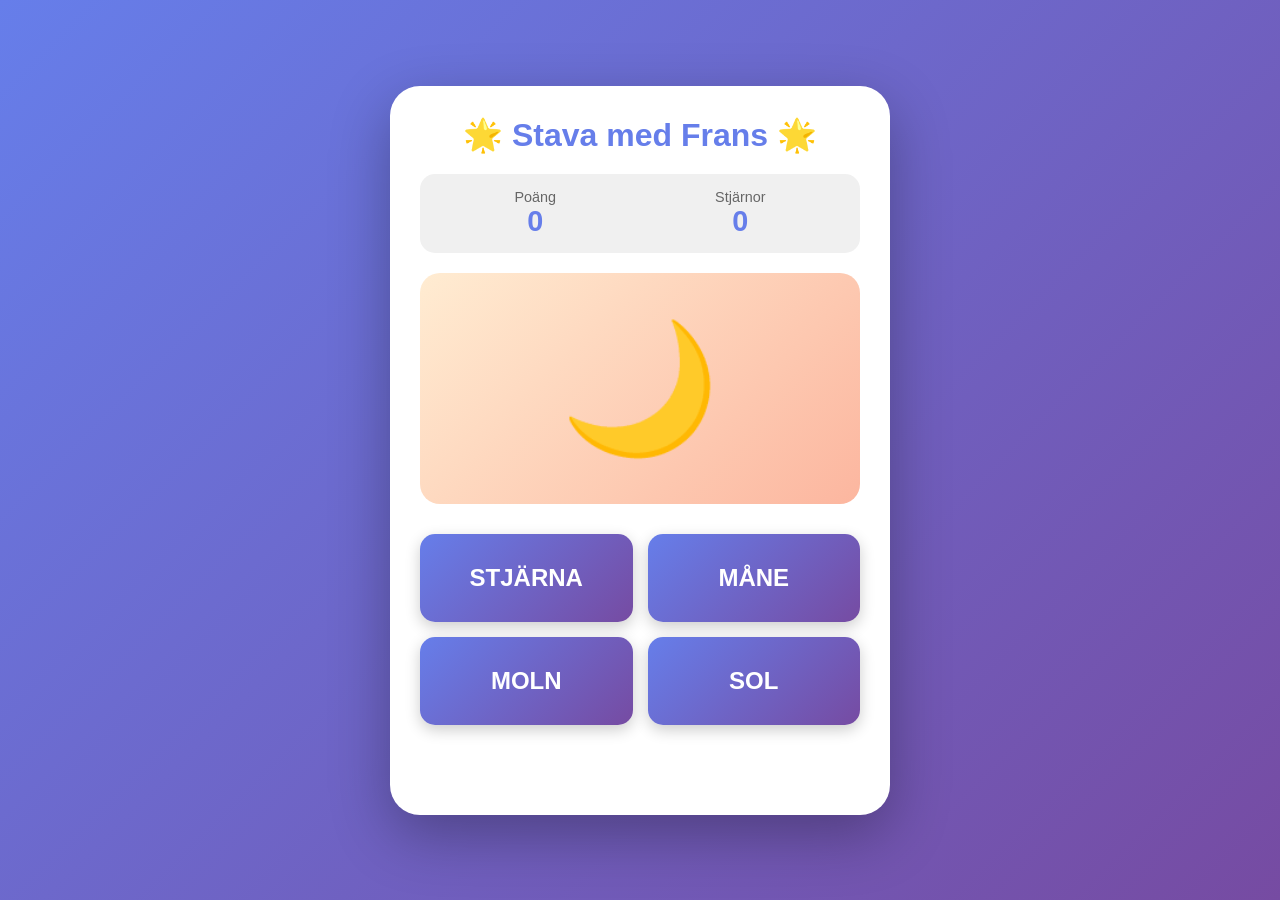
==== index.html @ c8bcdc0d "Fullständig fix av animationsposition - lägg till explicit resets - Lagt till animation: none !impor" ====
<!DOCTYPE html>
<html lang="sv">
<head>
    <meta charset="UTF-8">
    <meta name="viewport" content="width=device-width, initial-scale=1.0">
    <title>Stava med Frans - Lär dig stava!</title>
    <style>
        * {
            margin: 0;
            padding: 0;
            box-sizing: border-box;
        }

        body {
            font-family: Arial, Verdana, sans-serif;
            background: linear-gradient(135deg, #667eea 0%, #764ba2 100%);
            min-height: 100vh;
            display: flex;
            flex-direction: column;
            align-items: center;
            justify-content: center;
            padding: 20px;
        }

        .game-container {
            background: white;
            border-radius: 30px;
            padding: 30px;
            max-width: 500px;
            width: 100%;
            box-shadow: 0 20px 60px rgba(0, 0, 0, 0.3);
        }

        h1 {
            text-align: center;
            color: #667eea;
            margin-bottom: 20px;
            font-size: 2em;
        }

        .score-board {
            display: flex;
            justify-content: space-around;
            margin-bottom: 20px;
            padding: 15px;
            background: #f0f0f0;
            border-radius: 15px;
        }

        .score-item {
            text-align: center;
        }

        .score-label {
            font-size: 0.9em;
            color: #666;
        }

        .score-value {
            font-size: 1.8em;
            font-weight: bold;
            color: #667eea;
        }

        .image-container {
            background: linear-gradient(135deg, #ffecd2 0%, #fcb69f 100%);
            border-radius: 20px;
            padding: 40px;
            text-align: center;
            margin-bottom: 30px;
            min-height: 200px;
            display: flex;
            align-items: center;
            justify-content: center;
        }

        .image-emoji {
            font-size: 8em;
            animation: bounce 1s ease-in-out;
        }

        @keyframes bounce {
            0%, 100% { transform: translateY(0); }
            50% { transform: translateY(-20px); }
        }

        .options-container {
            display: grid;
            grid-template-columns: 1fr 1fr;
            gap: 15px;
            margin-bottom: 20px;
        }

        .option-button {
            background: linear-gradient(135deg, #667eea 0%, #764ba2 100%);
            color: white;
            border: none;
            border-radius: 15px;
            padding: 30px 20px;
            font-size: 1.5em;
            font-weight: bold;
            cursor: pointer;
            transition: all 0.3s ease;
            font-family: Arial, Verdana, sans-serif;
            box-shadow: 0 5px 15px rgba(0, 0, 0, 0.2);
            text-transform: uppercase;
            transform: translateY(0);
        }

        .option-button:hover:not(.disabled):not(.correct):not(.wrong) {
            transform: translateY(-5px);
            box-shadow: 0 8px 20px rgba(0, 0, 0, 0.3);
        }

        .option-button:active:not(.disabled):not(.correct):not(.wrong) {
            transform: translateY(-2px);
        }

        .option-button.correct {
            background: linear-gradient(135deg, #56ab2f 0%, #a8e063 100%);
            animation: pulse 0.5s ease-in-out;
        }

        .option-button.wrong {
            background: linear-gradient(135deg, #eb3349 0%, #f45c43 100%);
            animation: shake 0.5s ease-in-out;
        }

        @keyframes pulse {
            0%, 100% { transform: scale(1) translateY(0); }
            50% { transform: scale(1.1) translateY(0); }
        }

        @keyframes shake {
            0%, 100% { transform: translateX(0) translateY(0); }
            25% { transform: translateX(-10px) translateY(0); }
            75% { transform: translateX(10px) translateY(0); }
        }

        .feedback {
            text-align: center;
            font-size: 1.5em;
            font-weight: bold;
            min-height: 40px;
            margin-top: 20px;
        }

        .feedback.correct {
            color: #56ab2f;
        }

        .feedback.wrong {
            color: #eb3349;
        }

        .option-button.disabled {
            opacity: 0.5;
            cursor: not-allowed;
            pointer-events: none;
            transform: translateY(0) !important;
            animation: none !important;
        }

        @media (max-width: 480px) {
            .game-container {
                padding: 20px;
            }

            h1 {
                font-size: 1.5em;
            }

            .image-emoji {
                font-size: 6em;
            }

            .option-button {
                padding: 20px 10px;
                font-size: 1.2em;
            }
        }
    </style>
</head>
<body>
    <div class="game-container">
        <h1>🌟 Stava med Frans 🌟</h1>

        <div class="score-board">
            <div class="score-item">
                <div class="score-label">Poäng</div>
                <div class="score-value" id="score">0</div>
            </div>
            <div class="score-item">
                <div class="score-label">Stjärnor</div>
                <div class="score-value" id="stars">0</div>
            </div>
        </div>

        <div class="image-container">
            <div class="image-emoji" id="image">🚗</div>
        </div>

        <div class="options-container" id="options">
            <!-- Options will be inserted here by JavaScript -->
        </div>

        <div class="feedback" id="feedback"></div>
    </div>

    <script>
        const words = [
            { word: 'bil', emoji: '🚗', distractors: ['båt', 'buss', 'cykel'] },
            { word: 'hund', emoji: '🐕', distractors: ['katt', 'bil', 'båt'] },
            { word: 'katt', emoji: '🐱', distractors: ['hund', 'mus', 'fisk'] },
            { word: 'sol', emoji: '☀️', distractors: ['måne', 'stjärna', 'moln'] },
            { word: 'båt', emoji: '⛵', distractors: ['bil', 'tåg', 'plan'] },
            { word: 'boll', emoji: '⚽', distractors: ['kub', 'ring', 'stjärna'] },
            { word: 'äpple', emoji: '🍎', distractors: ['banan', 'päron', 'apelsin'] },
            { word: 'hus', emoji: '🏠', distractors: ['träd', 'bil', 'båt'] },
            { word: 'träd', emoji: '🌳', distractors: ['blomma', 'gräs', 'buske'] },
            { word: 'fisk', emoji: '🐟', distractors: ['haj', 'val', 'krabba'] },
            { word: 'bok', emoji: '📖', distractors: ['penna', 'sudd', 'linjal'] },
            { word: 'fågel', emoji: '🐦', distractors: ['katt', 'hund', 'mus'] },
            { word: 'blomma', emoji: '🌸', distractors: ['träd', 'gräs', 'buske'] },
            { word: 'glass', emoji: '🍦', distractors: ['kaka', 'godis', 'choklad'] },
            { word: 'mus', emoji: '🐭', distractors: ['katt', 'hund', 'fågel'] },
            { word: 'ko', emoji: '🐮', distractors: ['häst', 'får', 'gris'] },
            { word: 'get', emoji: '🐐', distractors: ['ko', 'häst', 'får'] },
            { word: 'bröd', emoji: '🍞', distractors: ['smör', 'ost', 'skinka'] },
            { word: 'ost', emoji: '🧀', distractors: ['bröd', 'smör', 'mjölk'] },
            { word: 'penna', emoji: '✏️', distractors: ['sudd', 'linjal', 'bok'] },
            { word: 'buss', emoji: '🚌', distractors: ['bil', 'tåg', 'båt'] },
            { word: 'cykel', emoji: '🚲', distractors: ['bil', 'buss', 'tåg'] },
            { word: 'banan', emoji: '🍌', distractors: ['äpple', 'päron', 'apelsin'] },
            { word: 'pizza', emoji: '🍕', distractors: ['hamburgare', 'korv', 'pasta'] },
            { word: 'måne', emoji: '🌙', distractors: ['sol', 'stjärna', 'moln'] }
        ];

        let currentWord;
        let score = 0;
        let stars = 0;
        let attempts = 0;

        function shuffle(array) {
            const newArray = [...array];
            for (let i = newArray.length - 1; i > 0; i--) {
                const j = Math.floor(Math.random() * (i + 1));
                [newArray[i], newArray[j]] = [newArray[j], newArray[i]];
            }
            return newArray;
        }

        function newRound() {
            attempts = 0;
            currentWord = words[Math.floor(Math.random() * words.length)];

            document.getElementById('image').textContent = currentWord.emoji;
            document.getElementById('feedback').textContent = '';
            document.getElementById('feedback').className = 'feedback';

            const options = shuffle([currentWord.word, ...currentWord.distractors]);
            const optionsContainer = document.getElementById('options');

            // Force a complete reset by clearing and forcing reflow
            optionsContainer.innerHTML = '';
            void optionsContainer.offsetHeight; // Force reflow

            options.forEach(option => {
                const button = document.createElement('button');
                button.className = 'option-button';
                button.textContent = option;
                button.onclick = () => checkAnswer(option, button);
                // Explicitly set initial transform to ensure clean state
                button.style.transform = 'translateY(0)';
                optionsContainer.appendChild(button);
            });
        }

        function checkAnswer(selectedWord, button) {
            attempts += 1;

            if (selectedWord === currentWord.word) {
                const allButtons = document.querySelectorAll('.option-button');

                button.classList.add('correct');

                // Calculate points based on attempts: 10, 5, 2, 1
                let points = 0;
                if (attempts === 1) {
                    points = 10;
                    stars += 1; // Get a star for getting it right on first try!
                } else if (attempts === 2) {
                    points = 5;
                } else if (attempts === 3) {
                    points = 2;
                } else {
                    points = 1;
                }

                score += points;

                document.getElementById('feedback').textContent = '🎉 Rätt! +' + points + ' poäng!';
                document.getElementById('feedback').className = 'feedback correct';

                // Highlight correct answer
                allButtons.forEach(btn => {
                    if (btn.textContent.toLowerCase() === currentWord.word) {
                        btn.classList.add('correct');
                    }
                    btn.classList.add('disabled');
                    // Force reset transform and animation
                    btn.style.transform = 'translateY(0)';
                    btn.style.animation = 'none';
                });

                document.getElementById('score').textContent = score;
                document.getElementById('stars').textContent = stars;

                // Automatically load next word after 2 seconds
                setTimeout(() => {
                    newRound();
                }, 2000);
            } else {
                button.classList.add('wrong');
                button.classList.add('disabled');
                // Force reset transform and animation
                button.style.transform = 'translateY(0)';
                button.style.animation = 'none';

                if (attempts === 1) {
                    document.getElementById('feedback').textContent = '❌ Försök igen!';
                } else {
                    document.getElementById('feedback').textContent = '❌ Försök igen!';
                }
                document.getElementById('feedback').className = 'feedback wrong';
            }
        }

        // Start the game
        newRound();
    </script>
</body>
</html>
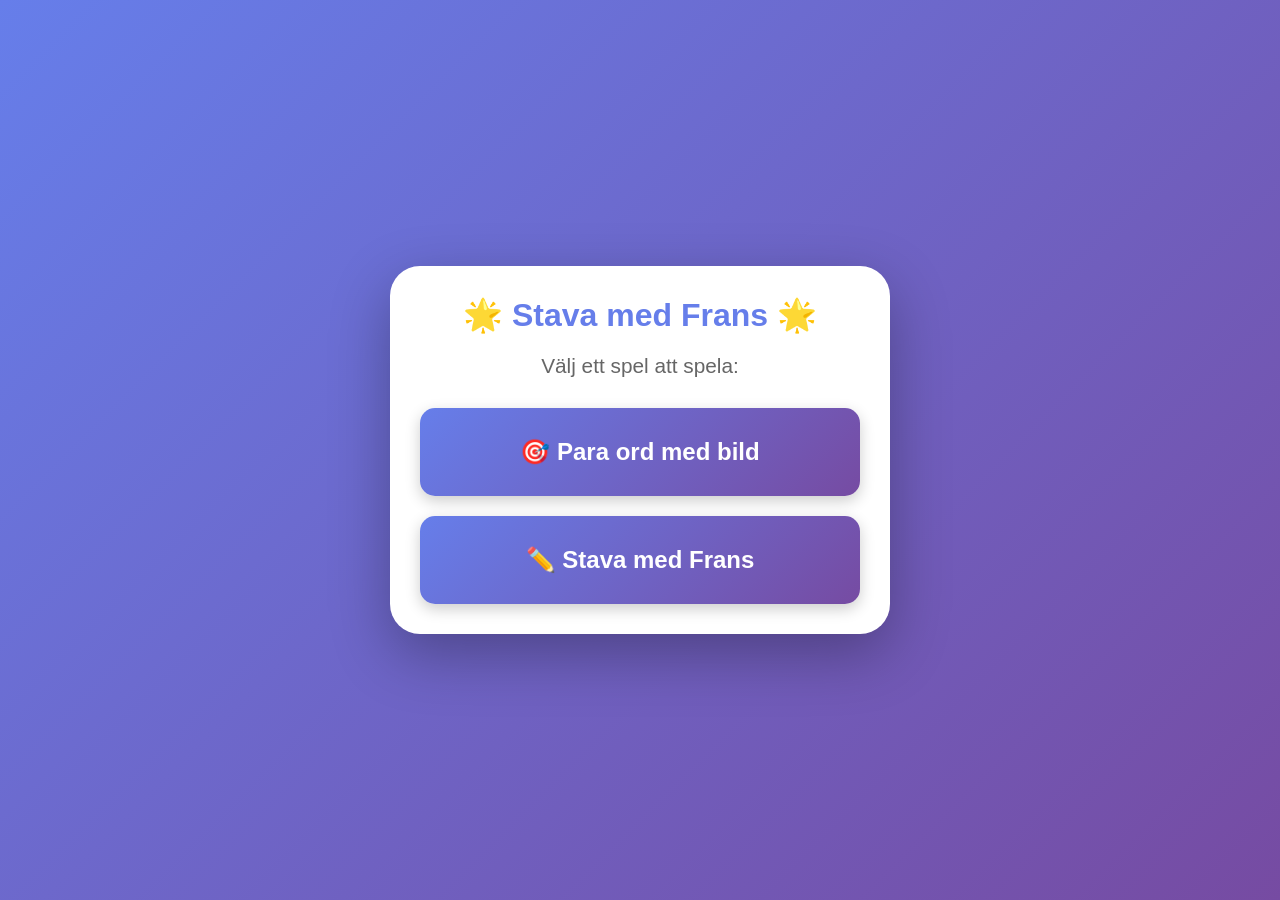
==== commit e46af7f6: "Lägg till spelmeny och nytt spelläge "Stava med Frans" - Skapat huvudmeny för att välja mellan två s" ====
--- a/index.html
+++ b/index.html
@@ -38,6 +38,69 @@
             font-size: 2em;
         }
 
+        .hidden {
+            display: none !important;
+        }
+
+        /* Menu Styles */
+        .menu-container {
+            text-align: center;
+        }
+
+        .menu-title {
+            font-size: 1.3em;
+            color: #666;
+            margin-bottom: 30px;
+        }
+
+        .menu-buttons {
+            display: flex;
+            flex-direction: column;
+            gap: 20px;
+        }
+
+        .menu-button {
+            background: linear-gradient(135deg, #667eea 0%, #764ba2 100%);
+            color: white;
+            border: none;
+            border-radius: 15px;
+            padding: 30px 20px;
+            font-size: 1.5em;
+            font-weight: bold;
+            cursor: pointer;
+            transition: all 0.3s ease;
+            font-family: Arial, Verdana, sans-serif;
+            box-shadow: 0 5px 15px rgba(0, 0, 0, 0.2);
+            transform: translateY(0);
+        }
+
+        .menu-button:hover {
+            transform: translateY(-5px);
+            box-shadow: 0 8px 20px rgba(0, 0, 0, 0.3);
+        }
+
+        .menu-button:active {
+            transform: translateY(-2px);
+        }
+
+        /* Back Button */
+        .back-button {
+            background: #888;
+            color: white;
+            border: none;
+            border-radius: 10px;
+            padding: 10px 20px;
+            font-size: 1em;
+            cursor: pointer;
+            margin-bottom: 20px;
+            transition: all 0.3s ease;
+        }
+
+        .back-button:hover {
+            background: #666;
+        }
+
+        /* Common Game Styles */
         .score-board {
             display: flex;
             justify-content: space-around;
@@ -84,6 +147,7 @@
             50% { transform: translateY(-20px); }
         }
 
+        /* Match Words Game Styles */
         .options-container {
             display: grid;
             grid-template-columns: 1fr 1fr;
@@ -137,6 +201,86 @@
             75% { transform: translateX(10px) translateY(0); }
         }
 
+        .option-button.disabled {
+            opacity: 0.5;
+            cursor: not-allowed;
+            pointer-events: none;
+            transform: translateY(0) !important;
+            animation: none !important;
+        }
+
+        /* Spell With Frans Game Styles */
+        .word-display {
+            display: flex;
+            justify-content: center;
+            gap: 10px;
+            margin-bottom: 30px;
+            min-height: 60px;
+            align-items: center;
+        }
+
+        .letter-slot {
+            width: 40px;
+            height: 50px;
+            border-bottom: 3px solid #667eea;
+            display: flex;
+            align-items: center;
+            justify-content: center;
+            font-size: 2em;
+            font-weight: bold;
+            color: #667eea;
+        }
+
+        .letter-buttons {
+            display: grid;
+            grid-template-columns: 1fr 1fr;
+            gap: 15px;
+            margin-bottom: 20px;
+        }
+
+        .letter-button {
+            background: linear-gradient(135deg, #667eea 0%, #764ba2 100%);
+            color: white;
+            border: none;
+            border-radius: 15px;
+            padding: 30px 20px;
+            font-size: 2em;
+            font-weight: bold;
+            cursor: pointer;
+            transition: all 0.3s ease;
+            font-family: Arial, Verdana, sans-serif;
+            box-shadow: 0 5px 15px rgba(0, 0, 0, 0.2);
+            text-transform: uppercase;
+            transform: translateY(0);
+        }
+
+        .letter-button:hover:not(.disabled):not(.correct):not(.wrong) {
+            transform: translateY(-5px);
+            box-shadow: 0 8px 20px rgba(0, 0, 0, 0.3);
+        }
+
+        .letter-button:active:not(.disabled):not(.correct):not(.wrong) {
+            transform: translateY(-2px);
+        }
+
+        .letter-button.correct {
+            background: linear-gradient(135deg, #56ab2f 0%, #a8e063 100%);
+            animation: pulse 0.5s ease-in-out;
+        }
+
+        .letter-button.wrong {
+            background: linear-gradient(135deg, #eb3349 0%, #f45c43 100%);
+            animation: shake 0.5s ease-in-out;
+        }
+
+        .letter-button.disabled {
+            opacity: 0.5;
+            cursor: not-allowed;
+            pointer-events: none;
+            transform: translateY(0) !important;
+            animation: none !important;
+        }
+
         .feedback {
             text-align: center;
             font-size: 1.5em;
@@ -153,14 +297,6 @@
             color: #eb3349;
         }
 
-        .option-button.disabled {
-            opacity: 0.5;
-            cursor: not-allowed;
-            pointer-events: none;
-            transform: translateY(0) !important;
-            animation: none !important;
-        }
-
         @media (max-width: 480px) {
             .game-container {
                 padding: 20px;
@@ -174,9 +310,20 @@
                 font-size: 6em;
             }
 
-            .option-button {
+            .option-button, .letter-button {
                 padding: 20px 10px;
                 font-size: 1.2em;
+            }
+
+            .menu-button {
+                font-size: 1.2em;
+                padding: 25px 15px;
+            }
+
+            .letter-slot {
+                width: 30px;
+                height: 40px;
+                font-size: 1.5em;
             }
         }
     </style>
@@ -185,26 +332,74 @@
     <div class="game-container">
         <h1>🌟 Stava med Frans 🌟</h1>
 
-        <div class="score-board">
-            <div class="score-item">
-                <div class="score-label">Poäng</div>
-                <div class="score-value" id="score">0</div>
-            </div>
-            <div class="score-item">
-                <div class="score-label">Stjärnor</div>
-                <div class="score-value" id="stars">0</div>
+        <!-- Main Menu -->
+        <div id="menu" class="menu-container">
+            <p class="menu-title">Välj ett spel att spela:</p>
+            <div class="menu-buttons">
+                <button class="menu-button" onclick="startGame('match-words')">
+                    🎯 Para ord med bild
+                </button>
+                <button class="menu-button" onclick="startGame('spell-with-frans')">
+                    ✏️ Stava med Frans
+                </button>
             </div>
         </div>
 
-        <div class="image-container">
-            <div class="image-emoji" id="image">🚗</div>
+        <!-- Match Words Game (Original Game) -->
+        <div id="match-words-game" class="hidden">
+            <button class="back-button" onclick="showMenu()">⬅️ Tillbaka till meny</button>
+
+            <div class="score-board">
+                <div class="score-item">
+                    <div class="score-label">Poäng</div>
+                    <div class="score-value" id="match-score">0</div>
+                </div>
+                <div class="score-item">
+                    <div class="score-label">Stjärnor</div>
+                    <div class="score-value" id="match-stars">0</div>
+                </div>
+            </div>
+
+            <div class="image-container">
+                <div class="image-emoji" id="match-image">🚗</div>
+            </div>
+
+            <div class="options-container" id="match-options">
+                <!-- Options will be inserted here by JavaScript -->
+            </div>
+
+            <div class="feedback" id="match-feedback"></div>
         </div>
 
-        <div class="options-container" id="options">
-            <!-- Options will be inserted here by JavaScript -->
+        <!-- Spell With Frans Game (New Game) -->
+        <div id="spell-game" class="hidden">
+            <button class="back-button" onclick="showMenu()">⬅️ Tillbaka till meny</button>
+
+            <div class="score-board">
+                <div class="score-item">
+                    <div class="score-label">Poäng</div>
+                    <div class="score-value" id="spell-score">0</div>
+                </div>
+                <div class="score-item">
+                    <div class="score-label">Stjärnor</div>
+                    <div class="score-value" id="spell-stars">0</div>
+                </div>
+            </div>
+
+            <div class="image-container">
+                <div class="image-emoji" id="spell-image">🚗</div>
+            </div>
+
+            <div class="word-display" id="word-display">
+                <!-- Letter slots will be inserted here -->
+            </div>
+
+            <div class="letter-buttons" id="letter-buttons">
+                <!-- Letter buttons will be inserted here by JavaScript -->
+            </div>
+
+            <div class="feedback" id="spell-feedback"></div>
         </div>
-
-        <div class="feedback" id="feedback"></div>
     </div>
 
     <script>
@@ -236,11 +431,24 @@
             { word: 'måne', emoji: '🌙', distractors: ['sol', 'stjärna', 'moln'] }
         ];
 
-        let currentWord;
-        let score = 0;
-        let stars = 0;
-        let attempts = 0;
-
+        // Game state
+        let currentGameMode = 'menu';
+
+        // Match Words Game state
+        let matchCurrentWord;
+        let matchScore = 0;
+        let matchStars = 0;
+        let matchAttempts = 0;
+
+        // Spell With Frans Game state
+        let spellCurrentWord;
+        let spellScore = 0;
+        let spellStars = 0;
+        let spellCurrentLetterIndex = 0;
+        let spellGuessedLetters = [];
+        let spellAttempts = 0;
+
+        // Utility function
         function shuffle(array) {
             const newArray = [...array];
             for (let i = newArray.length - 1; i > 0; i--) {
@@ -250,94 +458,241 @@
             return newArray;
         }
 
-        function newRound() {
-            attempts = 0;
-            currentWord = words[Math.floor(Math.random() * words.length)];
-
-            document.getElementById('image').textContent = currentWord.emoji;
-            document.getElementById('feedback').textContent = '';
-            document.getElementById('feedback').className = 'feedback';
-
-            const options = shuffle([currentWord.word, ...currentWord.distractors]);
-            const optionsContainer = document.getElementById('options');
-
-            // Force a complete reset by clearing and forcing reflow
+        // Menu functions
+        function showMenu() {
+            document.getElementById('menu').classList.remove('hidden');
+            document.getElementById('match-words-game').classList.add('hidden');
+            document.getElementById('spell-game').classList.add('hidden');
+            currentGameMode = 'menu';
+        }
+
+        function startGame(gameMode) {
+            currentGameMode = gameMode;
+            document.getElementById('menu').classList.add('hidden');
+
+            if (gameMode === 'match-words') {
+                document.getElementById('match-words-game').classList.remove('hidden');
+                matchScore = 0;
+                matchStars = 0;
+                document.getElementById('match-score').textContent = matchScore;
+                document.getElementById('match-stars').textContent = matchStars;
+                newMatchRound();
+            } else if (gameMode === 'spell-with-frans') {
+                document.getElementById('spell-game').classList.remove('hidden');
+                spellScore = 0;
+                spellStars = 0;
+                document.getElementById('spell-score').textContent = spellScore;
+                document.getElementById('spell-stars').textContent = spellStars;
+                newSpellRound();
+            }
+        }
+
+        // ===== MATCH WORDS GAME (Original Game) =====
+        function newMatchRound() {
+            matchAttempts = 0;
+            matchCurrentWord = words[Math.floor(Math.random() * words.length)];
+
+            document.getElementById('match-image').textContent = matchCurrentWord.emoji;
+            document.getElementById('match-feedback').textContent = '';
+            document.getElementById('match-feedback').className = 'feedback';
+
+            const options = shuffle([matchCurrentWord.word, ...matchCurrentWord.distractors]);
+            const optionsContainer = document.getElementById('match-options');
+
             optionsContainer.innerHTML = '';
-            void optionsContainer.offsetHeight; // Force reflow
+            void optionsContainer.offsetHeight;
 
             options.forEach(option => {
                 const button = document.createElement('button');
                 button.className = 'option-button';
                 button.textContent = option;
-                button.onclick = () => checkAnswer(option, button);
-                // Explicitly set initial transform to ensure clean state
+                button.onclick = () => checkMatchAnswer(option, button);
                 button.style.transform = 'translateY(0)';
                 optionsContainer.appendChild(button);
             });
         }
 
-        function checkAnswer(selectedWord, button) {
-            attempts += 1;
-
-            if (selectedWord === currentWord.word) {
+        function checkMatchAnswer(selectedWord, button) {
+            matchAttempts += 1;
+
+            if (selectedWord === matchCurrentWord.word) {
                 const allButtons = document.querySelectorAll('.option-button');
 
                 button.classList.add('correct');
 
-                // Calculate points based on attempts: 10, 5, 2, 1
                 let points = 0;
-                if (attempts === 1) {
+                if (matchAttempts === 1) {
                     points = 10;
-                    stars += 1; // Get a star for getting it right on first try!
-                } else if (attempts === 2) {
+                    matchStars += 1;
+                } else if (matchAttempts === 2) {
                     points = 5;
-                } else if (attempts === 3) {
+                } else if (matchAttempts === 3) {
                     points = 2;
                 } else {
                     points = 1;
                 }
 
-                score += points;
-
-                document.getElementById('feedback').textContent = '🎉 Rätt! +' + points + ' poäng!';
-                document.getElementById('feedback').className = 'feedback correct';
-
-                // Highlight correct answer
+                matchScore += points;
+
+                document.getElementById('match-feedback').textContent = '🎉 Rätt! +' + points + ' poäng!';
+                document.getElementById('match-feedback').className = 'feedback correct';
+
                 allButtons.forEach(btn => {
-                    if (btn.textContent.toLowerCase() === currentWord.word) {
+                    if (btn.textContent.toLowerCase() === matchCurrentWord.word) {
                         btn.classList.add('correct');
                     }
                     btn.classList.add('disabled');
-                    // Force reset transform and animation
                     btn.style.transform = 'translateY(0)';
                     btn.style.animation = 'none';
                 });
 
-                document.getElementById('score').textContent = score;
-                document.getElementById('stars').textContent = stars;
-
-                // Automatically load next word after 2 seconds
+                document.getElementById('match-score').textContent = matchScore;
+                document.getElementById('match-stars').textContent = matchStars;
+
                 setTimeout(() => {
-                    newRound();
+                    newMatchRound();
                 }, 2000);
             } else {
                 button.classList.add('wrong');
                 button.classList.add('disabled');
-                // Force reset transform and animation
                 button.style.transform = 'translateY(0)';
                 button.style.animation = 'none';
 
-                if (attempts === 1) {
-                    document.getElementById('feedback').textContent = '❌ Försök igen!';
+                document.getElementById('match-feedback').textContent = '❌ Försök igen!';
+                document.getElementById('match-feedback').className = 'feedback wrong';
+            }
+        }
+
+        // ===== SPELL WITH FRANS GAME (New Game) =====
+        function newSpellRound() {
+            spellAttempts = 0;
+            spellCurrentLetterIndex = 0;
+            spellCurrentWord = words[Math.floor(Math.random() * words.length)];
+            spellGuessedLetters = Array(spellCurrentWord.word.length).fill('');
+
+            document.getElementById('spell-image').textContent = spellCurrentWord.emoji;
+            document.getElementById('spell-feedback').textContent = '';
+            document.getElementById('spell-feedback').className = 'feedback';
+
+            // Display letter slots
+            displayWordSlots();
+
+            // Show letter options for first letter
+            showLetterOptions();
+        }
+
+        function displayWordSlots() {
+            const wordDisplay = document.getElementById('word-display');
+            wordDisplay.innerHTML = '';
+
+            for (let i = 0; i < spellCurrentWord.word.length; i++) {
+                const slot = document.createElement('div');
+                slot.className = 'letter-slot';
+                slot.id = `slot-${i}`;
+                slot.textContent = spellGuessedLetters[i] || '';
+                wordDisplay.appendChild(slot);
+            }
+        }
+
+        function showLetterOptions() {
+            const correctLetter = spellCurrentWord.word[spellCurrentLetterIndex];
+
+            // Generate distractor letters (3 random letters that are not the correct one)
+            const alphabet = 'abcdefghijklmnopqrstuvwxyzåäö';
+            const distractors = [];
+
+            while (distractors.length < 3) {
+                const randomLetter = alphabet[Math.floor(Math.random() * alphabet.length)];
+                if (randomLetter !== correctLetter && !distractors.includes(randomLetter)) {
+                    distractors.push(randomLetter);
+                }
+            }
+
+            const letterOptions = shuffle([correctLetter, ...distractors]);
+            const letterButtonsContainer = document.getElementById('letter-buttons');
+
+            letterButtonsContainer.innerHTML = '';
+            void letterButtonsContainer.offsetHeight;
+
+            letterOptions.forEach(letter => {
+                const button = document.createElement('button');
+                button.className = 'letter-button';
+                button.textContent = letter.toUpperCase();
+                button.onclick = () => checkLetterAnswer(letter, button);
+                button.style.transform = 'translateY(0)';
+                letterButtonsContainer.appendChild(button);
+            });
+        }
+
+        function checkLetterAnswer(selectedLetter, button) {
+            const correctLetter = spellCurrentWord.word[spellCurrentLetterIndex];
+            spellAttempts += 1;
+
+            if (selectedLetter === correctLetter) {
+                button.classList.add('correct');
+
+                // Update the guessed letters array
+                spellGuessedLetters[spellCurrentLetterIndex] = correctLetter;
+
+                // Update the display
+                document.getElementById(`slot-${spellCurrentLetterIndex}`).textContent = correctLetter.toUpperCase();
+
+                // Disable all buttons
+                const allButtons = document.querySelectorAll('.letter-button');
+                allButtons.forEach(btn => {
+                    btn.classList.add('disabled');
+                    btn.style.transform = 'translateY(0)';
+                    btn.style.animation = 'none';
+                });
+
+                document.getElementById('spell-feedback').textContent = '✅ Rätt bokstav!';
+                document.getElementById('spell-feedback').className = 'feedback correct';
+
+                // Move to next letter or complete word
+                spellCurrentLetterIndex++;
+
+                if (spellCurrentLetterIndex >= spellCurrentWord.word.length) {
+                    // Word completed!
+                    let points = 0;
+                    if (spellAttempts === spellCurrentWord.word.length) {
+                        // Perfect! One try per letter
+                        points = 10;
+                        spellStars += 1;
+                    } else if (spellAttempts <= spellCurrentWord.word.length * 2) {
+                        points = 5;
+                    } else {
+                        points = 2;
+                    }
+
+                    spellScore += points;
+
+                    document.getElementById('spell-feedback').textContent = '🎉 Ordet klart! +' + points + ' poäng!';
+                    document.getElementById('spell-score').textContent = spellScore;
+                    document.getElementById('spell-stars').textContent = spellStars;
+
+                    setTimeout(() => {
+                        newSpellRound();
+                    }, 2000);
                 } else {
-                    document.getElementById('feedback').textContent = '❌ Försök igen!';
+                    // Move to next letter
+                    setTimeout(() => {
+                        document.getElementById('spell-feedback').textContent = '';
+                        showLetterOptions();
+                    }, 1000);
                 }
-                document.getElementById('feedback').className = 'feedback wrong';
-            }
-        }
-
-        // Start the game
-        newRound();
+            } else {
+                button.classList.add('wrong');
+                button.classList.add('disabled');
+                button.style.transform = 'translateY(0)';
+                button.style.animation = 'none';
+
+                document.getElementById('spell-feedback').textContent = '❌ Försök igen!';
+                document.getElementById('spell-feedback').className = 'feedback wrong';
+            }
+        }
+
+        // Initialize - show menu on start
+        showMenu();
     </script>
 </body>
 </html>
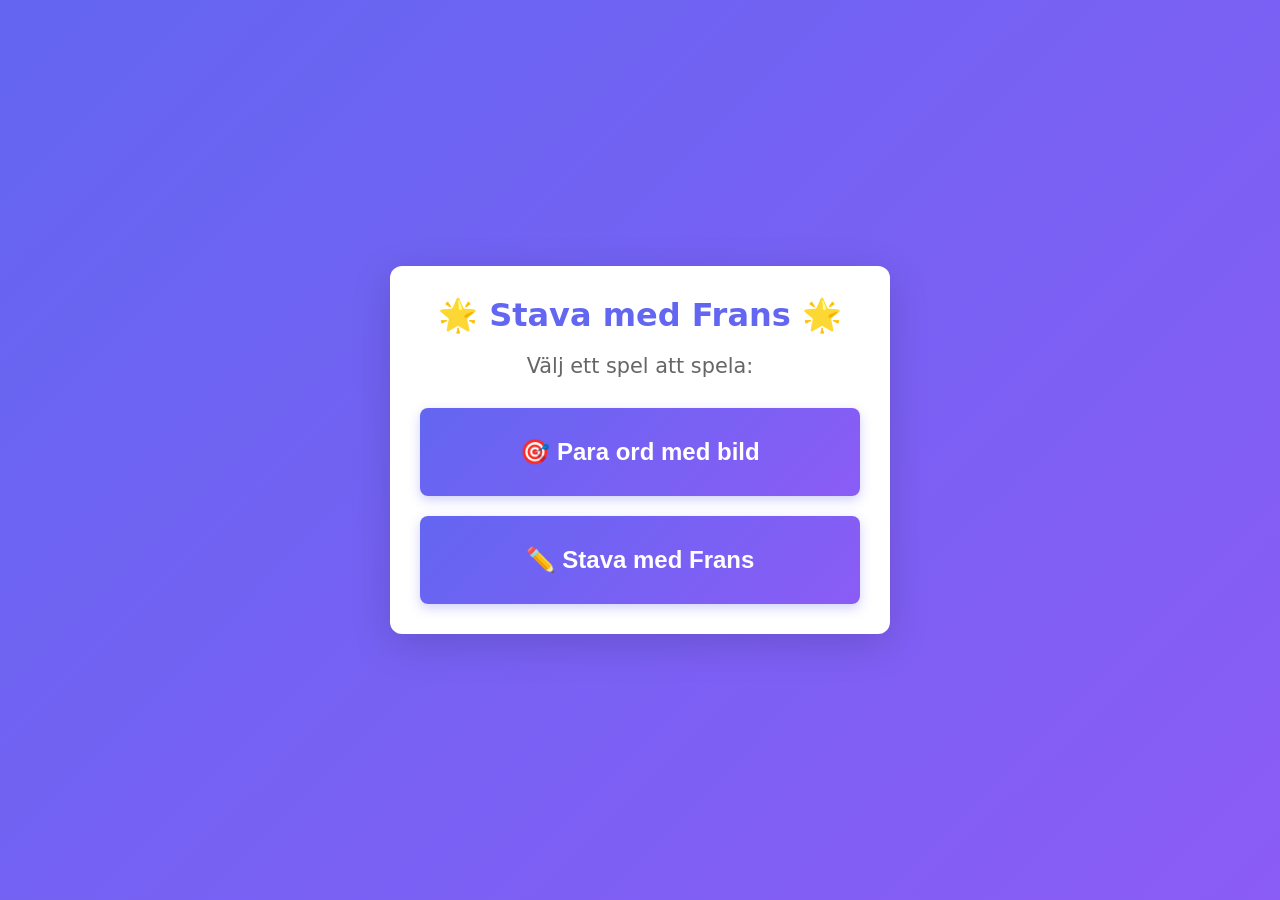
==== commit e65ae084: "Modernisera design med rakare kanter och uppdaterad färgpalett - Uppdatera border-radius för mer mod" ====
--- a/index.html
+++ b/index.html
@@ -12,8 +12,8 @@
         }
 
         body {
-            font-family: Arial, Verdana, sans-serif;
-            background: linear-gradient(135deg, #667eea 0%, #764ba2 100%);
+            font-family: -apple-system, BlinkMacSystemFont, 'Segoe UI', system-ui, sans-serif;
+            background: linear-gradient(135deg, #6366f1 0%, #8b5cf6 100%);
             min-height: 100vh;
             display: flex;
             flex-direction: column;
@@ -24,18 +24,19 @@
 
         .game-container {
             background: white;
-            border-radius: 30px;
+            border-radius: 12px;
             padding: 30px;
             max-width: 500px;
             width: 100%;
-            box-shadow: 0 20px 60px rgba(0, 0, 0, 0.3);
+            box-shadow: 0 10px 40px rgba(0, 0, 0, 0.15);
         }
 
         h1 {
             text-align: center;
-            color: #667eea;
+            color: #6366f1;
             margin-bottom: 20px;
             font-size: 2em;
+            font-weight: 700;
         }
 
         .hidden {
@@ -60,44 +61,44 @@
         }
 
         .menu-button {
-            background: linear-gradient(135deg, #667eea 0%, #764ba2 100%);
+            background: linear-gradient(135deg, #6366f1 0%, #8b5cf6 100%);
             color: white;
             border: none;
-            border-radius: 15px;
+            border-radius: 8px;
             padding: 30px 20px;
             font-size: 1.5em;
-            font-weight: bold;
+            font-weight: 600;
             cursor: pointer;
             transition: all 0.3s ease;
-            font-family: Arial, Verdana, sans-serif;
-            box-shadow: 0 5px 15px rgba(0, 0, 0, 0.2);
+            box-shadow: 0 4px 12px rgba(99, 102, 241, 0.3);
             transform: translateY(0);
         }
 
         .menu-button:hover {
-            transform: translateY(-5px);
-            box-shadow: 0 8px 20px rgba(0, 0, 0, 0.3);
+            transform: translateY(-3px);
+            box-shadow: 0 6px 20px rgba(99, 102, 241, 0.4);
         }
 
         .menu-button:active {
-            transform: translateY(-2px);
+            transform: translateY(-1px);
         }
 
         /* Back Button */
         .back-button {
-            background: #888;
+            background: #64748b;
             color: white;
             border: none;
-            border-radius: 10px;
+            border-radius: 6px;
             padding: 10px 20px;
             font-size: 1em;
+            font-weight: 500;
             cursor: pointer;
             margin-bottom: 20px;
-            transition: all 0.3s ease;
+            transition: all 0.2s ease;
         }
 
         .back-button:hover {
-            background: #666;
+            background: #475569;
         }
 
         /* Common Game Styles */
@@ -106,8 +107,8 @@
             justify-content: space-around;
             margin-bottom: 20px;
             padding: 15px;
-            background: #f0f0f0;
-            border-radius: 15px;
+            background: #f1f5f9;
+            border-radius: 8px;
         }
 
         .score-item {
@@ -121,24 +122,24 @@
 
         .score-value {
             font-size: 1.8em;
-            font-weight: bold;
-            color: #667eea;
+            font-weight: 700;
+            color: #6366f1;
         }
 
         .image-container {
-            background: linear-gradient(135deg, #ffecd2 0%, #fcb69f 100%);
-            border-radius: 20px;
-            padding: 40px;
+            background: linear-gradient(135deg, #fef3c7 0%, #fcd34d 100%);
+            border-radius: 10px;
+            padding: 25px;
             text-align: center;
-            margin-bottom: 30px;
-            min-height: 200px;
+            margin-bottom: 20px;
+            min-height: 140px;
             display: flex;
             align-items: center;
             justify-content: center;
         }
 
         .image-emoji {
-            font-size: 8em;
+            font-size: 6em;
             animation: bounce 1s ease-in-out;
         }
 
@@ -156,37 +157,36 @@
         }
 
         .option-button {
-            background: linear-gradient(135deg, #667eea 0%, #764ba2 100%);
+            background: linear-gradient(135deg, #6366f1 0%, #8b5cf6 100%);
             color: white;
             border: none;
-            border-radius: 15px;
+            border-radius: 8px;
             padding: 30px 20px;
             font-size: 1.5em;
-            font-weight: bold;
+            font-weight: 600;
             cursor: pointer;
             transition: all 0.3s ease;
-            font-family: Arial, Verdana, sans-serif;
-            box-shadow: 0 5px 15px rgba(0, 0, 0, 0.2);
+            box-shadow: 0 4px 12px rgba(99, 102, 241, 0.25);
             text-transform: uppercase;
             transform: translateY(0);
         }
 
         .option-button:hover:not(.disabled):not(.correct):not(.wrong) {
-            transform: translateY(-5px);
-            box-shadow: 0 8px 20px rgba(0, 0, 0, 0.3);
+            transform: translateY(-3px);
+            box-shadow: 0 6px 20px rgba(99, 102, 241, 0.35);
         }
 
         .option-button:active:not(.disabled):not(.correct):not(.wrong) {
-            transform: translateY(-2px);
+            transform: translateY(-1px);
         }
 
         .option-button.correct {
-            background: linear-gradient(135deg, #56ab2f 0%, #a8e063 100%);
+            background: linear-gradient(135deg, #10b981 0%, #34d399 100%);
             animation: pulse 0.5s ease-in-out;
         }
 
         .option-button.wrong {
-            background: linear-gradient(135deg, #eb3349 0%, #f45c43 100%);
+            background: linear-gradient(135deg, #ef4444 0%, #f87171 100%);
             animation: shake 0.5s ease-in-out;
         }
 
@@ -214,21 +214,21 @@
             display: flex;
             justify-content: center;
             gap: 10px;
-            margin-bottom: 30px;
-            min-height: 60px;
+            margin-bottom: 20px;
+            min-height: 50px;
             align-items: center;
         }
 
         .letter-slot {
             width: 40px;
             height: 50px;
-            border-bottom: 3px solid #667eea;
+            border-bottom: 3px solid #6366f1;
             display: flex;
             align-items: center;
             justify-content: center;
             font-size: 2em;
-            font-weight: bold;
-            color: #667eea;
+            font-weight: 700;
+            color: #6366f1;
         }
 
         .letter-buttons {
@@ -239,37 +239,36 @@
         }
 
         .letter-button {
-            background: linear-gradient(135deg, #667eea 0%, #764ba2 100%);
+            background: linear-gradient(135deg, #6366f1 0%, #8b5cf6 100%);
             color: white;
             border: none;
-            border-radius: 15px;
+            border-radius: 8px;
             padding: 30px 20px;
             font-size: 2em;
-            font-weight: bold;
+            font-weight: 600;
             cursor: pointer;
             transition: all 0.3s ease;
-            font-family: Arial, Verdana, sans-serif;
-            box-shadow: 0 5px 15px rgba(0, 0, 0, 0.2);
+            box-shadow: 0 4px 12px rgba(99, 102, 241, 0.25);
             text-transform: uppercase;
             transform: translateY(0);
         }
 
         .letter-button:hover:not(.disabled):not(.correct):not(.wrong) {
-            transform: translateY(-5px);
-            box-shadow: 0 8px 20px rgba(0, 0, 0, 0.3);
+            transform: translateY(-3px);
+            box-shadow: 0 6px 20px rgba(99, 102, 241, 0.35);
         }
 
         .letter-button:active:not(.disabled):not(.correct):not(.wrong) {
-            transform: translateY(-2px);
+            transform: translateY(-1px);
         }
 
         .letter-button.correct {
-            background: linear-gradient(135deg, #56ab2f 0%, #a8e063 100%);
+            background: linear-gradient(135deg, #10b981 0%, #34d399 100%);
             animation: pulse 0.5s ease-in-out;
         }
 
         .letter-button.wrong {
-            background: linear-gradient(135deg, #eb3349 0%, #f45c43 100%);
+            background: linear-gradient(135deg, #ef4444 0%, #f87171 100%);
             animation: shake 0.5s ease-in-out;
         }
 
@@ -290,11 +289,11 @@
         }
 
         .feedback.correct {
-            color: #56ab2f;
+            color: #10b981;
         }
 
         .feedback.wrong {
-            color: #eb3349;
+            color: #ef4444;
         }
 
         @media (max-width: 480px) {
@@ -307,7 +306,7 @@
             }
 
             .image-emoji {
-                font-size: 6em;
+                font-size: 4.5em;
             }
 
             .option-button, .letter-button {
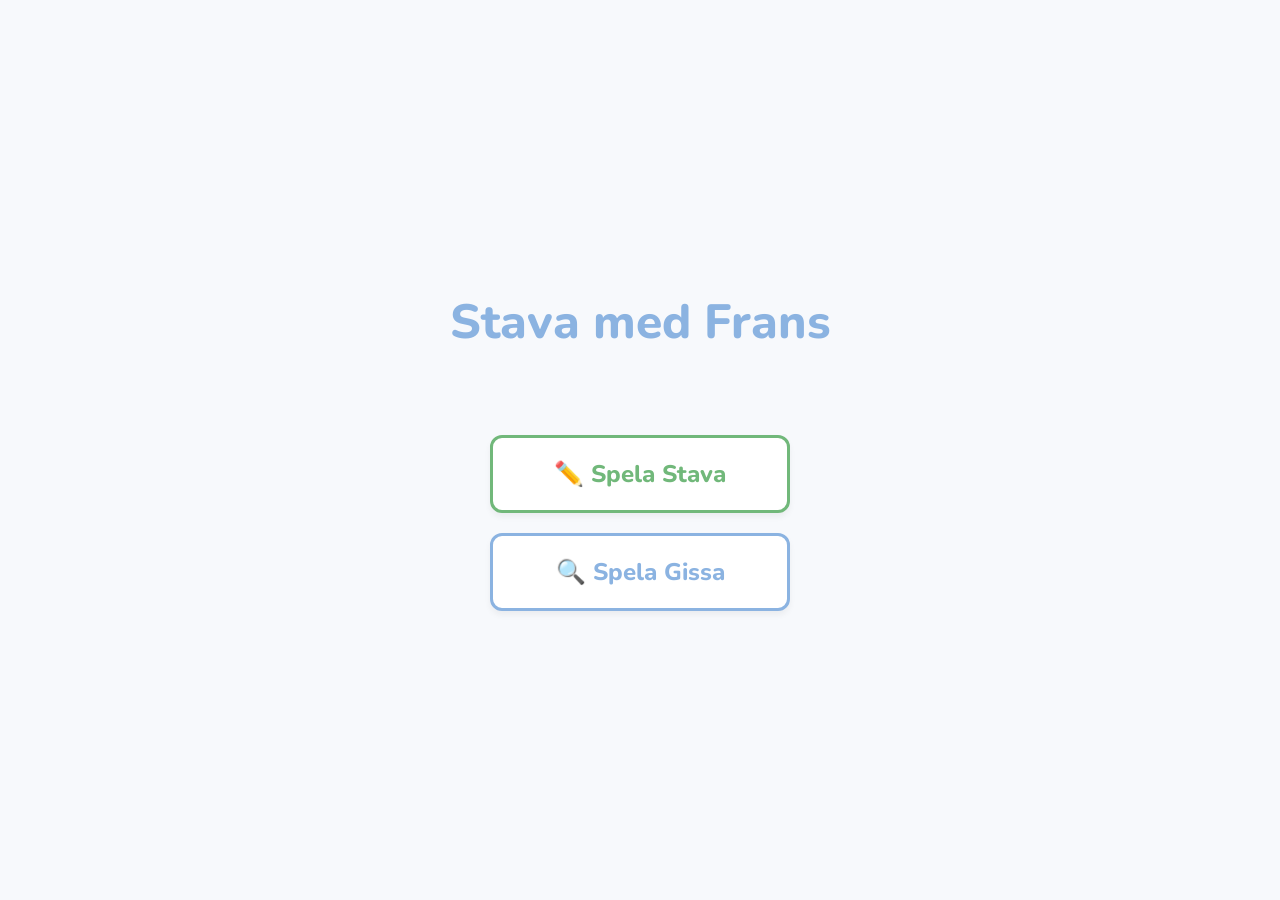
==== commit b579d6d4: "Visual update and more words" ====
--- a/index.html
+++ b/index.html
@@ -1,697 +1,64 @@
 <!DOCTYPE html>
 <html lang="sv">
+
 <head>
     <meta charset="UTF-8">
     <meta name="viewport" content="width=device-width, initial-scale=1.0">
-    <title>Stava med Frans - Lär dig stava!</title>
+    <title>Stava med Frans - Meny</title>
+    <link href="https://fonts.googleapis.com/css2?family=Nunito:wght@400;700;800&display=swap" rel="stylesheet">
+    <link rel="stylesheet" href="style.css">
     <style>
-        * {
-            margin: 0;
-            padding: 0;
-            box-sizing: border-box;
-        }
-
-        body {
-            font-family: -apple-system, BlinkMacSystemFont, 'Segoe UI', system-ui, sans-serif;
-            background: linear-gradient(135deg, #6366f1 0%, #8b5cf6 100%);
-            min-height: 100vh;
-            display: flex;
-            flex-direction: column;
-            align-items: center;
-            justify-content: center;
-            padding: 20px;
-        }
-
-        .game-container {
-            background: white;
-            border-radius: 12px;
-            padding: 30px;
-            max-width: 500px;
-            width: 100%;
-            box-shadow: 0 10px 40px rgba(0, 0, 0, 0.15);
-        }
-
-        h1 {
-            text-align: center;
-            color: #6366f1;
-            margin-bottom: 20px;
-            font-size: 2em;
-            font-weight: 700;
-        }
-
-        .hidden {
-            display: none !important;
-        }
-
-        /* Menu Styles */
         .menu-container {
-            text-align: center;
-        }
-
-        .menu-title {
-            font-size: 1.3em;
-            color: #666;
-            margin-bottom: 30px;
-        }
-
-        .menu-buttons {
             display: flex;
             flex-direction: column;
             gap: 20px;
+            align-items: center;
+            justify-content: center;
+            margin-top: 50px;
         }
 
         .menu-button {
-            background: linear-gradient(135deg, #6366f1 0%, #8b5cf6 100%);
-            color: white;
-            border: none;
-            border-radius: 8px;
-            padding: 30px 20px;
+            display: flex;
+            align-items: center;
+            justify-content: center;
+            width: 300px;
+            padding: 20px;
             font-size: 1.5em;
-            font-weight: 600;
-            cursor: pointer;
-            transition: all 0.3s ease;
-            box-shadow: 0 4px 12px rgba(99, 102, 241, 0.3);
-            transform: translateY(0);
+            font-weight: 800;
+            background: white;
+            border-radius: 12px;
+            text-decoration: none;
+            transition: all 0.2s ease;
+            box-shadow: 0 4px 6px rgba(0, 0, 0, 0.05);
+            font-family: 'Nunito', Arial, sans-serif;
         }
 
         .menu-button:hover {
-            transform: translateY(-3px);
-            box-shadow: 0 6px 20px rgba(99, 102, 241, 0.4);
+            transform: translateY(-5px);
+            box-shadow: 0 6px 12px rgba(0, 0, 0, 0.1);
         }
 
-        .menu-button:active {
-            transform: translateY(-1px);
+        .menu-button.spell-game {
+            color: #71b87a;
+            border: 3px solid #71b87a;
         }
 
-        /* Back Button */
-        .back-button {
-            background: #64748b;
-            color: white;
-            border: none;
-            border-radius: 6px;
-            padding: 10px 20px;
-            font-size: 1em;
-            font-weight: 500;
-            cursor: pointer;
-            margin-bottom: 20px;
-            transition: all 0.2s ease;
-        }
-
-        .back-button:hover {
-            background: #475569;
-        }
-
-        /* Common Game Styles */
-        .score-board {
-            display: flex;
-            justify-content: space-around;
-            margin-bottom: 20px;
-            padding: 15px;
-            background: #f1f5f9;
-            border-radius: 8px;
-        }
-
-        .score-item {
-            text-align: center;
-        }
-
-        .score-label {
-            font-size: 0.9em;
-            color: #666;
-        }
-
-        .score-value {
-            font-size: 1.8em;
-            font-weight: 700;
-            color: #6366f1;
-        }
-
-        .image-container {
-            background: linear-gradient(135deg, #fef3c7 0%, #fcd34d 100%);
-            border-radius: 10px;
-            padding: 25px;
-            text-align: center;
-            margin-bottom: 20px;
-            min-height: 140px;
-            display: flex;
-            align-items: center;
-            justify-content: center;
-        }
-
-        .image-emoji {
-            font-size: 6em;
-            animation: bounce 1s ease-in-out;
-        }
-
-        @keyframes bounce {
-            0%, 100% { transform: translateY(0); }
-            50% { transform: translateY(-20px); }
-        }
-
-        /* Match Words Game Styles */
-        .options-container {
-            display: grid;
-            grid-template-columns: 1fr 1fr;
-            gap: 15px;
-            margin-bottom: 20px;
-        }
-
-        .option-button {
-            background: linear-gradient(135deg, #6366f1 0%, #8b5cf6 100%);
-            color: white;
-            border: none;
-            border-radius: 8px;
-            padding: 30px 20px;
-            font-size: 1.5em;
-            font-weight: 600;
-            cursor: pointer;
-            transition: all 0.3s ease;
-            box-shadow: 0 4px 12px rgba(99, 102, 241, 0.25);
-            text-transform: uppercase;
-            transform: translateY(0);
-        }
-
-        .option-button:hover:not(.disabled):not(.correct):not(.wrong) {
-            transform: translateY(-3px);
-            box-shadow: 0 6px 20px rgba(99, 102, 241, 0.35);
-        }
-
-        .option-button:active:not(.disabled):not(.correct):not(.wrong) {
-            transform: translateY(-1px);
-        }
-
-        .option-button.correct {
-            background: linear-gradient(135deg, #10b981 0%, #34d399 100%);
-            animation: pulse 0.5s ease-in-out;
-        }
-
-        .option-button.wrong {
-            background: linear-gradient(135deg, #ef4444 0%, #f87171 100%);
-            animation: shake 0.5s ease-in-out;
-        }
-
-        @keyframes pulse {
-            0%, 100% { transform: scale(1) translateY(0); }
-            50% { transform: scale(1.1) translateY(0); }
-        }
-
-        @keyframes shake {
-            0%, 100% { transform: translateX(0) translateY(0); }
-            25% { transform: translateX(-10px) translateY(0); }
-            75% { transform: translateX(10px) translateY(0); }
-        }
-
-        .option-button.disabled {
-            opacity: 0.5;
-            cursor: not-allowed;
-            pointer-events: none;
-            transform: translateY(0) !important;
-            animation: none !important;
-        }
-
-        /* Spell With Frans Game Styles */
-        .word-display {
-            display: flex;
-            justify-content: center;
-            gap: 10px;
-            margin-bottom: 20px;
-            min-height: 50px;
-            align-items: center;
-        }
-
-        .letter-slot {
-            width: 40px;
-            height: 50px;
-            border-bottom: 3px solid #6366f1;
-            display: flex;
-            align-items: center;
-            justify-content: center;
-            font-size: 2em;
-            font-weight: 700;
-            color: #6366f1;
-        }
-
-        .letter-buttons {
-            display: grid;
-            grid-template-columns: 1fr 1fr;
-            gap: 15px;
-            margin-bottom: 20px;
-        }
-
-        .letter-button {
-            background: linear-gradient(135deg, #6366f1 0%, #8b5cf6 100%);
-            color: white;
-            border: none;
-            border-radius: 8px;
-            padding: 30px 20px;
-            font-size: 2em;
-            font-weight: 600;
-            cursor: pointer;
-            transition: all 0.3s ease;
-            box-shadow: 0 4px 12px rgba(99, 102, 241, 0.25);
-            text-transform: uppercase;
-            transform: translateY(0);
-        }
-
-        .letter-button:hover:not(.disabled):not(.correct):not(.wrong) {
-            transform: translateY(-3px);
-            box-shadow: 0 6px 20px rgba(99, 102, 241, 0.35);
-        }
-
-        .letter-button:active:not(.disabled):not(.correct):not(.wrong) {
-            transform: translateY(-1px);
-        }
-
-        .letter-button.correct {
-            background: linear-gradient(135deg, #10b981 0%, #34d399 100%);
-            animation: pulse 0.5s ease-in-out;
-        }
-
-        .letter-button.wrong {
-            background: linear-gradient(135deg, #ef4444 0%, #f87171 100%);
-            animation: shake 0.5s ease-in-out;
-        }
-
-        .letter-button.disabled {
-            opacity: 0.5;
-            cursor: not-allowed;
-            pointer-events: none;
-            transform: translateY(0) !important;
-            animation: none !important;
-        }
-
-        .feedback {
-            text-align: center;
-            font-size: 1.5em;
-            font-weight: bold;
-            min-height: 40px;
-            margin-top: 20px;
-        }
-
-        .feedback.correct {
-            color: #10b981;
-        }
-
-        .feedback.wrong {
-            color: #ef4444;
-        }
-
-        @media (max-width: 480px) {
-            .game-container {
-                padding: 20px;
-            }
-
-            h1 {
-                font-size: 1.5em;
-            }
-
-            .image-emoji {
-                font-size: 4.5em;
-            }
-
-            .option-button, .letter-button {
-                padding: 20px 10px;
-                font-size: 1.2em;
-            }
-
-            .menu-button {
-                font-size: 1.2em;
-                padding: 25px 15px;
-            }
-
-            .letter-slot {
-                width: 30px;
-                height: 40px;
-                font-size: 1.5em;
-            }
+        .menu-button.match-game {
+            color: #8bb3e1;
+            border: 3px solid #8bb3e1;
         }
     </style>
 </head>
+
 <body>
     <div class="game-container">
-        <h1>🌟 Stava med Frans 🌟</h1>
+        <h1>Stava med Frans</h1>
 
-        <!-- Main Menu -->
-        <div id="menu" class="menu-container">
-            <p class="menu-title">Välj ett spel att spela:</p>
-            <div class="menu-buttons">
-                <button class="menu-button" onclick="startGame('match-words')">
-                    🎯 Para ord med bild
-                </button>
-                <button class="menu-button" onclick="startGame('spell-with-frans')">
-                    ✏️ Stava med Frans
-                </button>
-            </div>
-        </div>
-
-        <!-- Match Words Game (Original Game) -->
-        <div id="match-words-game" class="hidden">
-            <button class="back-button" onclick="showMenu()">⬅️ Tillbaka till meny</button>
-
-            <div class="score-board">
-                <div class="score-item">
-                    <div class="score-label">Poäng</div>
-                    <div class="score-value" id="match-score">0</div>
-                </div>
-                <div class="score-item">
-                    <div class="score-label">Stjärnor</div>
-                    <div class="score-value" id="match-stars">0</div>
-                </div>
-            </div>
-
-            <div class="image-container">
-                <div class="image-emoji" id="match-image">🚗</div>
-            </div>
-
-            <div class="options-container" id="match-options">
-                <!-- Options will be inserted here by JavaScript -->
-            </div>
-
-            <div class="feedback" id="match-feedback"></div>
-        </div>
-
-        <!-- Spell With Frans Game (New Game) -->
-        <div id="spell-game" class="hidden">
-            <button class="back-button" onclick="showMenu()">⬅️ Tillbaka till meny</button>
-
-            <div class="score-board">
-                <div class="score-item">
-                    <div class="score-label">Poäng</div>
-                    <div class="score-value" id="spell-score">0</div>
-                </div>
-                <div class="score-item">
-                    <div class="score-label">Stjärnor</div>
-                    <div class="score-value" id="spell-stars">0</div>
-                </div>
-            </div>
-
-            <div class="image-container">
-                <div class="image-emoji" id="spell-image">🚗</div>
-            </div>
-
-            <div class="word-display" id="word-display">
-                <!-- Letter slots will be inserted here -->
-            </div>
-
-            <div class="letter-buttons" id="letter-buttons">
-                <!-- Letter buttons will be inserted here by JavaScript -->
-            </div>
-
-            <div class="feedback" id="spell-feedback"></div>
+        <div class="menu-container">
+            <a href="spelling.html" class="menu-button spell-game">✏️ Spela Stava</a>
+            <a href="match.html" class="menu-button match-game">🔍 Spela Gissa</a>
         </div>
     </div>
+</body>
 
-    <script>
-        const words = [
-            { word: 'bil', emoji: '🚗', distractors: ['båt', 'buss', 'cykel'] },
-            { word: 'hund', emoji: '🐕', distractors: ['katt', 'bil', 'båt'] },
-            { word: 'katt', emoji: '🐱', distractors: ['hund', 'mus', 'fisk'] },
-            { word: 'sol', emoji: '☀️', distractors: ['måne', 'stjärna', 'moln'] },
-            { word: 'båt', emoji: '⛵', distractors: ['bil', 'tåg', 'plan'] },
-            { word: 'boll', emoji: '⚽', distractors: ['kub', 'ring', 'stjärna'] },
-            { word: 'äpple', emoji: '🍎', distractors: ['banan', 'päron', 'apelsin'] },
-            { word: 'hus', emoji: '🏠', distractors: ['träd', 'bil', 'båt'] },
-            { word: 'träd', emoji: '🌳', distractors: ['blomma', 'gräs', 'buske'] },
-            { word: 'fisk', emoji: '🐟', distractors: ['haj', 'val', 'krabba'] },
-            { word: 'bok', emoji: '📖', distractors: ['penna', 'sudd', 'linjal'] },
-            { word: 'fågel', emoji: '🐦', distractors: ['katt', 'hund', 'mus'] },
-            { word: 'blomma', emoji: '🌸', distractors: ['träd', 'gräs', 'buske'] },
-            { word: 'glass', emoji: '🍦', distractors: ['kaka', 'godis', 'choklad'] },
-            { word: 'mus', emoji: '🐭', distractors: ['katt', 'hund', 'fågel'] },
-            { word: 'ko', emoji: '🐮', distractors: ['häst', 'får', 'gris'] },
-            { word: 'get', emoji: '🐐', distractors: ['ko', 'häst', 'får'] },
-            { word: 'bröd', emoji: '🍞', distractors: ['smör', 'ost', 'skinka'] },
-            { word: 'ost', emoji: '🧀', distractors: ['bröd', 'smör', 'mjölk'] },
-            { word: 'penna', emoji: '✏️', distractors: ['sudd', 'linjal', 'bok'] },
-            { word: 'buss', emoji: '🚌', distractors: ['bil', 'tåg', 'båt'] },
-            { word: 'cykel', emoji: '🚲', distractors: ['bil', 'buss', 'tåg'] },
-            { word: 'banan', emoji: '🍌', distractors: ['äpple', 'päron', 'apelsin'] },
-            { word: 'pizza', emoji: '🍕', distractors: ['hamburgare', 'korv', 'pasta'] },
-            { word: 'måne', emoji: '🌙', distractors: ['sol', 'stjärna', 'moln'] }
-        ];
-
-        // Game state
-        let currentGameMode = 'menu';
-
-        // Match Words Game state
-        let matchCurrentWord;
-        let matchScore = 0;
-        let matchStars = 0;
-        let matchAttempts = 0;
-
-        // Spell With Frans Game state
-        let spellCurrentWord;
-        let spellScore = 0;
-        let spellStars = 0;
-        let spellCurrentLetterIndex = 0;
-        let spellGuessedLetters = [];
-        let spellAttempts = 0;
-
-        // Utility function
-        function shuffle(array) {
-            const newArray = [...array];
-            for (let i = newArray.length - 1; i > 0; i--) {
-                const j = Math.floor(Math.random() * (i + 1));
-                [newArray[i], newArray[j]] = [newArray[j], newArray[i]];
-            }
-            return newArray;
-        }
-
-        // Menu functions
-        function showMenu() {
-            document.getElementById('menu').classList.remove('hidden');
-            document.getElementById('match-words-game').classList.add('hidden');
-            document.getElementById('spell-game').classList.add('hidden');
-            currentGameMode = 'menu';
-        }
-
-        function startGame(gameMode) {
-            currentGameMode = gameMode;
-            document.getElementById('menu').classList.add('hidden');
-
-            if (gameMode === 'match-words') {
-                document.getElementById('match-words-game').classList.remove('hidden');
-                matchScore = 0;
-                matchStars = 0;
-                document.getElementById('match-score').textContent = matchScore;
-                document.getElementById('match-stars').textContent = matchStars;
-                newMatchRound();
-            } else if (gameMode === 'spell-with-frans') {
-                document.getElementById('spell-game').classList.remove('hidden');
-                spellScore = 0;
-                spellStars = 0;
-                document.getElementById('spell-score').textContent = spellScore;
-                document.getElementById('spell-stars').textContent = spellStars;
-                newSpellRound();
-            }
-        }
-
-        // ===== MATCH WORDS GAME (Original Game) =====
-        function newMatchRound() {
-            matchAttempts = 0;
-            matchCurrentWord = words[Math.floor(Math.random() * words.length)];
-
-            document.getElementById('match-image').textContent = matchCurrentWord.emoji;
-            document.getElementById('match-feedback').textContent = '';
-            document.getElementById('match-feedback').className = 'feedback';
-
-            const options = shuffle([matchCurrentWord.word, ...matchCurrentWord.distractors]);
-            const optionsContainer = document.getElementById('match-options');
-
-            optionsContainer.innerHTML = '';
-            void optionsContainer.offsetHeight;
-
-            options.forEach(option => {
-                const button = document.createElement('button');
-                button.className = 'option-button';
-                button.textContent = option;
-                button.onclick = () => checkMatchAnswer(option, button);
-                button.style.transform = 'translateY(0)';
-                optionsContainer.appendChild(button);
-            });
-        }
-
-        function checkMatchAnswer(selectedWord, button) {
-            matchAttempts += 1;
-
-            if (selectedWord === matchCurrentWord.word) {
-                const allButtons = document.querySelectorAll('.option-button');
-
-                button.classList.add('correct');
-
-                let points = 0;
-                if (matchAttempts === 1) {
-                    points = 10;
-                    matchStars += 1;
-                } else if (matchAttempts === 2) {
-                    points = 5;
-                } else if (matchAttempts === 3) {
-                    points = 2;
-                } else {
-                    points = 1;
-                }
-
-                matchScore += points;
-
-                document.getElementById('match-feedback').textContent = '🎉 Rätt! +' + points + ' poäng!';
-                document.getElementById('match-feedback').className = 'feedback correct';
-
-                allButtons.forEach(btn => {
-                    if (btn.textContent.toLowerCase() === matchCurrentWord.word) {
-                        btn.classList.add('correct');
-                    }
-                    btn.classList.add('disabled');
-                    btn.style.transform = 'translateY(0)';
-                    btn.style.animation = 'none';
-                });
-
-                document.getElementById('match-score').textContent = matchScore;
-                document.getElementById('match-stars').textContent = matchStars;
-
-                setTimeout(() => {
-                    newMatchRound();
-                }, 2000);
-            } else {
-                button.classList.add('wrong');
-                button.classList.add('disabled');
-                button.style.transform = 'translateY(0)';
-                button.style.animation = 'none';
-
-                document.getElementById('match-feedback').textContent = '❌ Försök igen!';
-                document.getElementById('match-feedback').className = 'feedback wrong';
-            }
-        }
-
-        // ===== SPELL WITH FRANS GAME (New Game) =====
-        function newSpellRound() {
-            spellAttempts = 0;
-            spellCurrentLetterIndex = 0;
-            spellCurrentWord = words[Math.floor(Math.random() * words.length)];
-            spellGuessedLetters = Array(spellCurrentWord.word.length).fill('');
-
-            document.getElementById('spell-image').textContent = spellCurrentWord.emoji;
-            document.getElementById('spell-feedback').textContent = '';
-            document.getElementById('spell-feedback').className = 'feedback';
-
-            // Display letter slots
-            displayWordSlots();
-
-            // Show letter options for first letter
-            showLetterOptions();
-        }
-
-        function displayWordSlots() {
-            const wordDisplay = document.getElementById('word-display');
-            wordDisplay.innerHTML = '';
-
-            for (let i = 0; i < spellCurrentWord.word.length; i++) {
-                const slot = document.createElement('div');
-                slot.className = 'letter-slot';
-                slot.id = `slot-${i}`;
-                slot.textContent = spellGuessedLetters[i] || '';
-                wordDisplay.appendChild(slot);
-            }
-        }
-
-        function showLetterOptions() {
-            const correctLetter = spellCurrentWord.word[spellCurrentLetterIndex];
-
-            // Generate distractor letters (3 random letters that are not the correct one)
-            const alphabet = 'abcdefghijklmnopqrstuvwxyzåäö';
-            const distractors = [];
-
-            while (distractors.length < 3) {
-                const randomLetter = alphabet[Math.floor(Math.random() * alphabet.length)];
-                if (randomLetter !== correctLetter && !distractors.includes(randomLetter)) {
-                    distractors.push(randomLetter);
-                }
-            }
-
-            const letterOptions = shuffle([correctLetter, ...distractors]);
-            const letterButtonsContainer = document.getElementById('letter-buttons');
-
-            letterButtonsContainer.innerHTML = '';
-            void letterButtonsContainer.offsetHeight;
-
-            letterOptions.forEach(letter => {
-                const button = document.createElement('button');
-                button.className = 'letter-button';
-                button.textContent = letter.toUpperCase();
-                button.onclick = () => checkLetterAnswer(letter, button);
-                button.style.transform = 'translateY(0)';
-                letterButtonsContainer.appendChild(button);
-            });
-        }
-
-        function checkLetterAnswer(selectedLetter, button) {
-            const correctLetter = spellCurrentWord.word[spellCurrentLetterIndex];
-            spellAttempts += 1;
-
-            if (selectedLetter === correctLetter) {
-                button.classList.add('correct');
-
-                // Update the guessed letters array
-                spellGuessedLetters[spellCurrentLetterIndex] = correctLetter;
-
-                // Update the display
-                document.getElementById(`slot-${spellCurrentLetterIndex}`).textContent = correctLetter.toUpperCase();
-
-                // Disable all buttons
-                const allButtons = document.querySelectorAll('.letter-button');
-                allButtons.forEach(btn => {
-                    btn.classList.add('disabled');
-                    btn.style.transform = 'translateY(0)';
-                    btn.style.animation = 'none';
-                });
-
-                document.getElementById('spell-feedback').textContent = '✅ Rätt bokstav!';
-                document.getElementById('spell-feedback').className = 'feedback correct';
-
-                // Move to next letter or complete word
-                spellCurrentLetterIndex++;
-
-                if (spellCurrentLetterIndex >= spellCurrentWord.word.length) {
-                    // Word completed!
-                    let points = 0;
-                    if (spellAttempts === spellCurrentWord.word.length) {
-                        // Perfect! One try per letter
-                        points = 10;
-                        spellStars += 1;
-                    } else if (spellAttempts <= spellCurrentWord.word.length * 2) {
-                        points = 5;
-                    } else {
-                        points = 2;
-                    }
-
-                    spellScore += points;
-
-                    document.getElementById('spell-feedback').textContent = '🎉 Ordet klart! +' + points + ' poäng!';
-                    document.getElementById('spell-score').textContent = spellScore;
-                    document.getElementById('spell-stars').textContent = spellStars;
-
-                    setTimeout(() => {
-                        newSpellRound();
-                    }, 2000);
-                } else {
-                    // Move to next letter
-                    setTimeout(() => {
-                        document.getElementById('spell-feedback').textContent = '';
-                        showLetterOptions();
-                    }, 1000);
-                }
-            } else {
-                button.classList.add('wrong');
-                button.classList.add('disabled');
-                button.style.transform = 'translateY(0)';
-                button.style.animation = 'none';
-
-                document.getElementById('spell-feedback').textContent = '❌ Försök igen!';
-                document.getElementById('spell-feedback').className = 'feedback wrong';
-            }
-        }
-
-        // Initialize - show menu on start
-        showMenu();
-    </script>
-</body>
-</html>
+</html>
--- a/style.css
+++ b/style.css
@@ -0,0 +1,277 @@
+@import url('https://fonts.googleapis.com/css2?family=Nunito:wght@600;700;800&display=swap');
+
+* {
+    margin: 0;
+    padding: 0;
+    box-sizing: border-box;
+}
+
+body {
+    font-family: 'Nunito', Arial, sans-serif;
+    background-color: #f7f9fc;
+    color: #4a5568;
+    min-height: 100vh;
+    display: flex;
+    flex-direction: column;
+    align-items: center;
+    justify-content: center;
+    padding: 20px;
+}
+
+.game-container {
+    max-width: 500px;
+    width: 100%;
+    display: flex;
+    flex-direction: column;
+    align-items: stretch;
+}
+
+h1 {
+    text-align: center;
+    color: #8bb3e1;
+    margin-bottom: 30px;
+    font-size: 3em;
+    font-weight: 800;
+}
+
+.score-board {
+    display: flex;
+    justify-content: space-around;
+    margin-bottom: 20px;
+}
+
+.score-item {
+    text-align: center;
+}
+
+.score-label {
+    font-size: 1.1em;
+    color: #8bb3e1;
+    font-weight: 700;
+    margin-bottom: 5px;
+}
+
+.score-value {
+    font-size: 2.5em;
+    font-weight: 800;
+    color: #8bb3e1;
+}
+
+.image-container {
+    background: white;
+    border-radius: 10px;
+    padding: 40px;
+    text-align: center;
+    margin-bottom: 25px;
+    min-height: 250px;
+    display: flex;
+    align-items: center;
+    justify-content: center;
+    box-shadow: 0 4px 15px rgba(0, 0, 0, 0.05);
+}
+
+.image-emoji {
+    font-size: 8em;
+    animation: bounce 1s ease-in-out;
+}
+
+@keyframes bounce {
+
+    0%,
+    100% {
+        transform: translateY(0);
+    }
+
+    50% {
+        transform: translateY(-10px);
+    }
+}
+
+.word-slots-container {
+    display: flex;
+    justify-content: center;
+    gap: 10px;
+    margin-bottom: 30px;
+    min-height: 70px;
+}
+
+.letter-slot {
+    width: 60px;
+    height: 70px;
+    border: 3px dashed #cbd5e0;
+    border-radius: 12px;
+    display: flex;
+    align-items: center;
+    justify-content: center;
+    font-size: 2.5em;
+    font-weight: 800;
+    color: #4a5568;
+    background-color: transparent;
+    cursor: pointer;
+    transition: all 0.2s ease;
+    text-transform: uppercase;
+}
+
+.letter-slot.filled {
+    border-style: solid;
+    border-color: #8bb3e1;
+    background-color: white;
+    box-shadow: 0 4px 6px rgba(0, 0, 0, 0.05);
+}
+
+.letter-pool-container {
+    display: grid;
+    grid-template-columns: 1fr 1fr;
+    gap: 15px;
+    margin-bottom: 20px;
+    width: 100%;
+}
+
+.letter-button {
+    background: white;
+    border: 3px solid #8bb3e1;
+    border-radius: 12px;
+    padding: 25px 10px;
+    font-size: 2em;
+    font-weight: 800;
+    color: #8bb3e1;
+    cursor: pointer;
+    transition: all 0.2s ease;
+    font-family: 'Nunito', Arial, sans-serif;
+    text-transform: uppercase;
+    box-shadow: 0 4px 6px rgba(0, 0, 0, 0.05);
+    display: flex;
+    align-items: center;
+    justify-content: center;
+}
+
+.letter-button:nth-child(4n+1) {
+    border-color: #8edc9d;
+    color: #8edc9d;
+}
+
+.letter-button:nth-child(4n+2) {
+    border-color: #f6b578;
+    color: #f6b578;
+}
+
+.letter-button:nth-child(4n+3) {
+    border-color: #c49edf;
+    color: #c49edf;
+}
+
+.letter-button:nth-child(4n+4) {
+    border-color: #8bb3e1;
+    color: #8bb3e1;
+}
+
+.letter-button:hover:not(.hidden) {
+    transform: translateY(-3px);
+    box-shadow: 0 6px 12px rgba(0, 0, 0, 0.1);
+}
+
+.letter-button:active:not(.hidden) {
+    transform: translateY(0);
+}
+
+.letter-button.wrong {
+    background-color: #eb3349 !important;
+    color: white !important;
+    border-color: #eb3349 !important;
+    animation: shake 0.5s ease-in-out;
+}
+
+.word-slots-container.correct .letter-slot {
+    background-color: #8edc9d;
+    border-color: #8edc9d;
+    color: white;
+    animation: pulse 0.5s ease-in-out;
+}
+
+.word-slots-container.wrong .letter-slot {
+    background-color: #eb3349;
+    border-color: #eb3349;
+    color: white;
+    animation: shake 0.5s ease-in-out;
+}
+
+@keyframes pulse {
+
+    0%,
+    100% {
+        transform: scale(1);
+    }
+
+    50% {
+        transform: scale(1.05);
+    }
+}
+
+@keyframes shake {
+
+    0%,
+    100% {
+        transform: translateX(0);
+    }
+
+    25% {
+        transform: translateX(-5px);
+    }
+
+    75% {
+        transform: translateX(5px);
+    }
+}
+
+.feedback {
+    text-align: center;
+    font-size: 1.5em;
+    font-weight: 800;
+    min-height: 40px;
+    margin-bottom: 20px;
+}
+
+.feedback.correct {
+    color: #8edc9d;
+}
+
+.feedback.wrong {
+    color: #eb3349;
+}
+
+.back-link {
+    text-align: center;
+    margin-top: 10px;
+}
+
+.back-link a {
+    color: #a0aec0;
+    text-decoration: none;
+    font-size: 1.2em;
+    font-weight: 600;
+}
+
+.back-link a:hover {
+    color: #718096;
+}
+
+@media (max-width: 480px) {
+    h1 {
+        font-size: 2.2em;
+    }
+
+    .image-emoji {
+        font-size: 6em;
+    }
+
+    .letter-slot {
+        width: 45px;
+        height: 55px;
+        font-size: 1.8em;
+    }
+
+    .letter-button {
+        padding: 15px 10px;
+        font-size: 1.5em;
+    }
+}
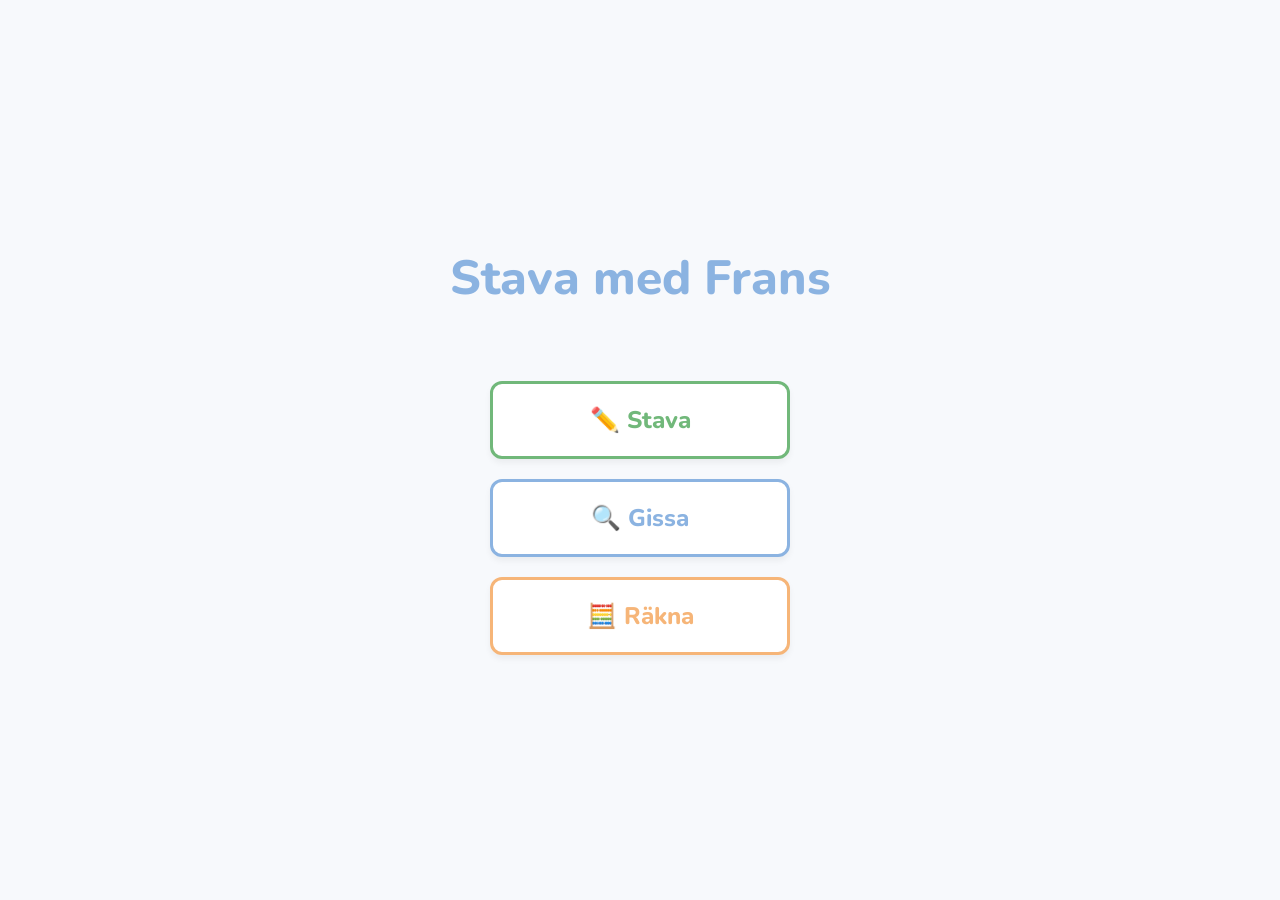
==== commit 0ea30a9a: "Add 'Räkna' math game mode and improve mobile responsiveness" ====
--- a/index.html
+++ b/index.html
@@ -47,6 +47,11 @@
             color: #8bb3e1;
             border: 3px solid #8bb3e1;
         }
+
+        .menu-button.math-game {
+            color: #f6b578;
+            border: 3px solid #f6b578;
+        }
     </style>
 </head>
 
@@ -55,8 +60,9 @@
         <h1>Stava med Frans</h1>
 
         <div class="menu-container">
-            <a href="spelling.html" class="menu-button spell-game">✏️ Spela Stava</a>
-            <a href="match.html" class="menu-button match-game">🔍 Spela Gissa</a>
+            <a href="spelling.html" class="menu-button spell-game">✏️ Stava</a>
+            <a href="match.html" class="menu-button match-game">🔍 Gissa</a>
+            <a href="math.html" class="menu-button math-game">🧮 Räkna</a>
         </div>
     </div>
 </body>
--- a/style.css
+++ b/style.css
@@ -29,7 +29,7 @@
 h1 {
     text-align: center;
     color: #8bb3e1;
-    margin-bottom: 30px;
+    margin-bottom: 20px;
     font-size: 3em;
     font-weight: 800;
 }
@@ -60,10 +60,10 @@
 .image-container {
     background: white;
     border-radius: 10px;
-    padding: 40px;
-    text-align: center;
-    margin-bottom: 25px;
-    min-height: 250px;
+    padding: 30px;
+    text-align: center;
+    margin-bottom: 20px;
+    min-height: 200px;
     display: flex;
     align-items: center;
     justify-content: center;
@@ -90,9 +90,9 @@
 .word-slots-container {
     display: flex;
     justify-content: center;
-    gap: 10px;
-    margin-bottom: 30px;
-    min-height: 70px;
+    gap: 8px;
+    margin-bottom: 20px;
+    min-height: 60px;
 }
 
 .letter-slot {
@@ -256,22 +256,46 @@
 }
 
 @media (max-width: 480px) {
+    body {
+        padding: 10px;
+    }
+
     h1 {
-        font-size: 2.2em;
+        font-size: 2em;
+        margin-bottom: 15px;
+    }
+
+    .image-container {
+        padding: 20px;
+        min-height: 150px;
+        margin-bottom: 15px;
     }
 
     .image-emoji {
-        font-size: 6em;
+        font-size: 5em;
+    }
+
+    .math-problem {
+        font-size: 3.5em;
     }
 
     .letter-slot {
-        width: 45px;
-        height: 55px;
-        font-size: 1.8em;
+        width: 40px;
+        height: 50px;
+        font-size: 1.6em;
     }
 
     .letter-button {
-        padding: 15px 10px;
+        padding: 12px 8px;
+        font-size: 1.4em;
+    }
+
+    .options-container {
+        gap: 10px;
+    }
+
+    .option-button {
+        padding: 15px 8px;
         font-size: 1.5em;
     }
 }
